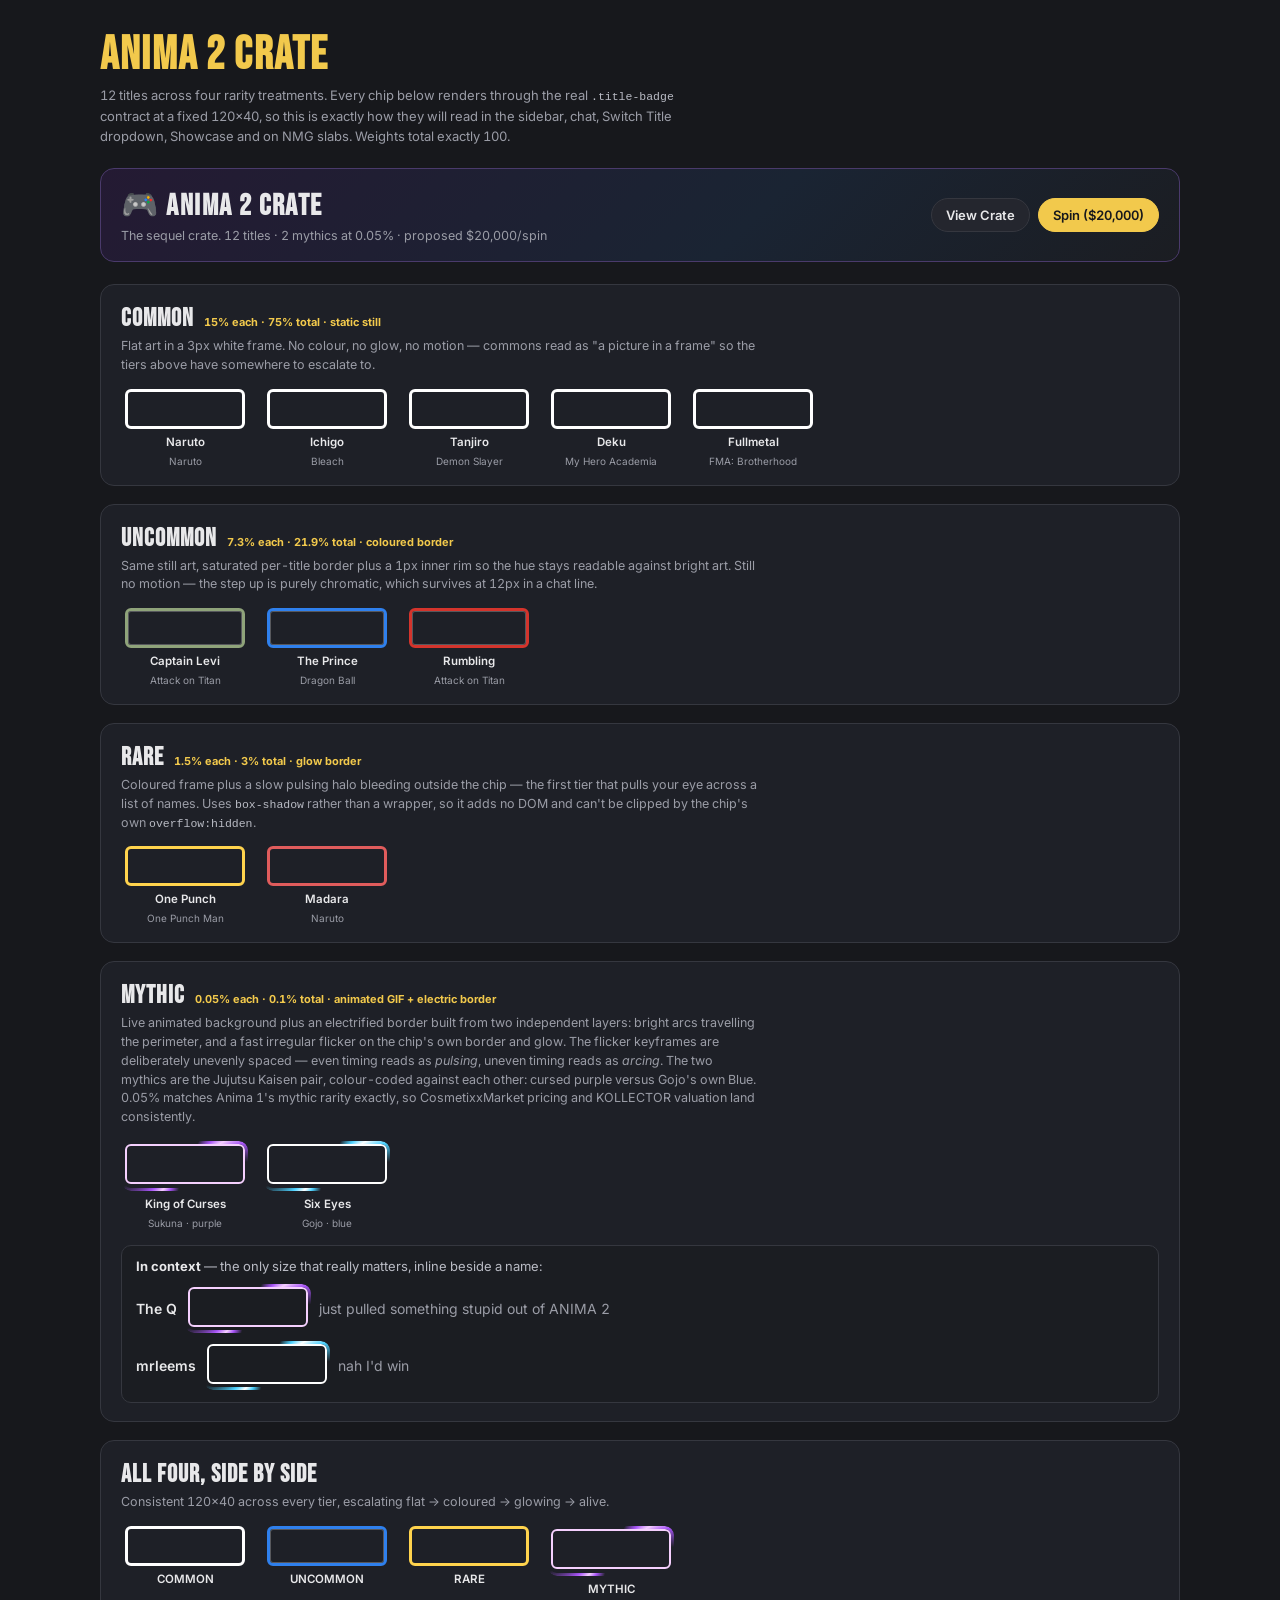
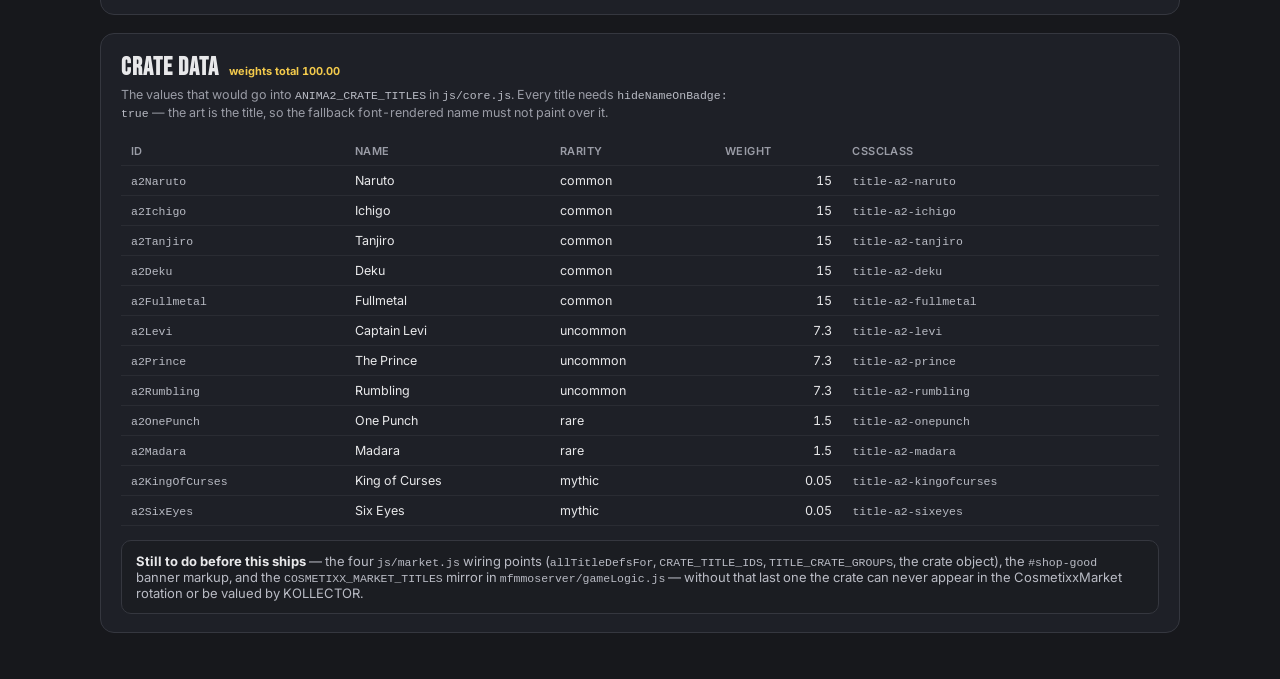
==== anima2/index.html @ fd9d0977 "Add /anima2 crate preview: purple Sukuna, Gojo promoted to mythic Sukuna's electric border is now cu" ====
<!DOCTYPE html>
<html lang="en">
<head>
<meta charset="utf-8">
<meta name="viewport" content="width=device-width, initial-scale=1">
<title>ANIMA 2 CRATE — Preview</title>
<link rel="preconnect" href="https://fonts.googleapis.com">
<link rel="preconnect" href="https://fonts.gstatic.com" crossorigin>
<link href="https://fonts.googleapis.com/css2?family=Bebas+Neue&family=Inter:wght@400;600;700&display=swap" rel="stylesheet">
<style>
  /* ANIMA 2 crate preview. Every chip uses the REAL .title-badge contract from style.css --
     inline-block, 2px 10px padding, 6px radius, 12px/1.6, nowrap, overflow:hidden, and the
     :has(.title-text-hidden) fixed 120x40 -- so what reads well here reads well in the sidebar,
     chat, Switch Title dropdown, Showcase and NMG slabs. */
  :root {
    --surface-0:#17181c; --surface-1:#1b1d22; --surface-2:#1e2027; --surface-3:#24262e;
    --border-default:#35373f; --border-hairline:#2a2c33;
    --text-primary:#e8e8ea; --text-secondary:#b9bbc4; --text-muted:#9a9ca6;
    --accent:#f2c94c;
  }
  * { box-sizing:border-box; }
  body { margin:0; padding:28px; background:var(--surface-0); color:var(--text-primary);
         font-family:Inter,system-ui,sans-serif; font-variant-numeric:tabular-nums; }
  .wrap { max-width:1080px; margin:0 auto; }
  h1 { font-family:'Bebas Neue',sans-serif; font-size:46px; letter-spacing:1.5px; margin:0 0 2px; color:var(--accent); }
  h2 { font-family:'Bebas Neue',sans-serif; font-size:25px; letter-spacing:1px; margin:0; }
  .sub { color:var(--text-muted); font-size:13px; margin:0 0 22px; line-height:1.55; max-width:78ch; }

  .banner { display:flex; align-items:center; justify-content:space-between; gap:16px; flex-wrap:wrap;
    background:linear-gradient(135deg,#241a33,#1a2433 60%,#1b1d22);
    border:1px solid #4a3a6b; border-radius:14px; padding:18px 20px; margin-bottom:22px; }
  .banner h3 { font-family:'Bebas Neue',sans-serif; font-size:30px; letter-spacing:1.5px; margin:0; }
  .banner p { margin:4px 0 0; font-size:12.5px; color:var(--text-muted); }
  .banner-actions { display:flex; gap:8px; align-items:center; }
  .btn { font:inherit; font-size:13px; font-weight:600; padding:8px 14px; border-radius:999px;
         border:1px solid var(--border-default); background:var(--surface-3); color:var(--text-primary); cursor:pointer; }
  .btn-primary { background:var(--accent); color:#17181c; border-color:var(--accent); }

  .tier { background:var(--surface-2); border:1px solid var(--border-default); border-radius:14px;
          padding:18px 20px; margin-bottom:18px; }
  .tier-head { display:flex; align-items:baseline; gap:10px; flex-wrap:wrap; margin-bottom:3px; }
  .pct { font-size:11px; color:var(--accent); font-weight:700; }
  .tier-note { color:var(--text-muted); font-size:12.5px; margin:0 0 14px; line-height:1.5; max-width:80ch; }
  .row { display:flex; gap:14px; flex-wrap:wrap; align-items:flex-start; }
  .chip-wrap { display:flex; flex-direction:column; align-items:center; gap:6px; width:128px; }
  .chip-label { font-size:11.5px; color:var(--text-primary); font-weight:600; text-align:center; }
  .chip-src { font-size:10px; color:var(--text-muted); text-align:center; }

  table { border-collapse:collapse; width:100%; font-size:12.5px; }
  th,td { text-align:left; padding:7px 10px; border-bottom:1px solid var(--border-hairline); }
  th { color:var(--text-muted); font-weight:600; font-size:11px; text-transform:uppercase; letter-spacing:.4px; }
  td.num { text-align:right; font-variant-numeric:tabular-nums; }
  code { font-family:ui-monospace,SFMono-Regular,Menlo,monospace; font-size:11.5px; color:var(--text-secondary); }
  .ctx { margin-top:16px; padding:12px 14px; background:var(--surface-1); border:1px solid var(--border-default);
         border-radius:10px; font-size:13px; color:var(--text-secondary); }
  .ctx b { color:var(--text-primary); }
  .scroll { overflow-x:auto; }

  /* ---------- real badge contract ---------- */
  .title-badge { display:inline-block; padding:2px 10px; border-radius:6px; font-size:12px;
                 line-height:1.6; white-space:nowrap; overflow:hidden; }
  .title-text-hidden { visibility:hidden; }
  .title-badge:has(.title-text-hidden) { width:120px; height:40px; }

  /* ================= TIER TREATMENTS ================= */
  .a2-art { background-size:cover; background-position:center; }
  .a2-common   { border:3px solid #fff; }
  .a2-uncommon { border:3px solid var(--a2c); box-shadow:inset 0 0 0 1px rgba(255,255,255,.25); }

  .a2-rare { border:3px solid var(--a2c); animation:a2-glow 2.2s ease-in-out infinite; }
  @keyframes a2-glow {
    0%,100% { box-shadow:0 0 6px 0 var(--a2c), inset 0 0 0 1px rgba(255,255,255,.3); }
    50%     { box-shadow:0 0 16px 4px var(--a2c), inset 0 0 0 1px rgba(255,255,255,.5); }
  }

  /* MYTHIC: animated GIF + an electrified border, two independent layers so it reads as live
     current rather than a spinning ring.

     The angle is animated via @property, NOT via transform:rotate on the element -- rotating the
     pseudo-element only works on a square box, and on a 120x40 chip it sweeps the rectangle out
     into a large tilted slab. Rotating the GRADIENT keeps the box perfectly still.

     Colour is parameterised through --volt / --volt-hot / --volt-dim, set on the WRAPPER so both
     the arc ring (::before) and the chip's own flicker inherit the same palette. */
  @property --a2volt { syntax:'<angle>'; initial-value:0deg; inherits:false; }

  .a2-mythic-wrap {
    position:relative; display:inline-block; border-radius:9px; padding:3px;
    --volt:#4dd2ff; --volt-hot:#ffffff; --volt-dim:#2f9fd6;
  }
  .a2-mythic-wrap::before {
    content:''; position:absolute; inset:0; border-radius:9px; padding:3px;
    background:conic-gradient(from var(--a2volt),
      transparent 0 8%, var(--volt) 13%, var(--volt-hot) 16%, var(--volt) 19%, transparent 24% 54%,
      var(--volt) 59%, var(--volt-hot) 62%, var(--volt) 65%, transparent 70% 100%);
    -webkit-mask:linear-gradient(#000 0 0) content-box, linear-gradient(#000 0 0);
    -webkit-mask-composite:xor; mask-composite:exclude;
    animation:a2-arc 1.25s linear infinite, a2-arc-flicker .28s steps(1,end) infinite;
  }
  @keyframes a2-arc { to { --a2volt:360deg; } }
  @keyframes a2-arc-flicker { 0%,100%{opacity:1} 40%{opacity:.55} 55%{opacity:1} 78%{opacity:.75} }

  /* Unevenly spaced stops: even timing reads as "pulsing", uneven reads as "arcing". */
  .a2-mythic { border:2px solid var(--volt-hot); animation:a2-volt .9s steps(1,end) infinite; }
  @keyframes a2-volt {
    0%   { border-color:var(--volt);     box-shadow:0 0 4px var(--volt), 0 0 9px color-mix(in srgb, var(--volt) 55%, transparent); }
    9%   { border-color:var(--volt-hot); box-shadow:0 0 9px var(--volt-hot), 0 0 20px color-mix(in srgb, var(--volt) 95%, transparent); }
    14%  { border-color:var(--volt-dim); box-shadow:0 0 3px var(--volt-dim), 0 0 7px color-mix(in srgb, var(--volt-dim) 45%, transparent); }
    31%  { border-color:var(--volt-hot); box-shadow:0 0 8px var(--volt), 0 0 17px color-mix(in srgb, var(--volt) 80%, transparent); }
    38%  { border-color:var(--volt);     box-shadow:0 0 4px var(--volt), 0 0 10px color-mix(in srgb, var(--volt) 50%, transparent); }
    62%  { border-color:var(--volt-hot); box-shadow:0 0 11px var(--volt-hot), 0 0 24px var(--volt); }
    69%  { border-color:var(--volt-dim); box-shadow:0 0 2px var(--volt-dim), 0 0 6px color-mix(in srgb, var(--volt-dim) 35%, transparent); }
    88%  { border-color:var(--volt-hot); box-shadow:0 0 7px var(--volt), 0 0 15px color-mix(in srgb, var(--volt) 70%, transparent); }
  }

  /* Per-mythic palettes. Sukuna = cursed purple, Gojo = his own Blue. */
  .volt-purple { --volt:#a855f7; --volt-hot:#f5d0fe; --volt-dim:#6d28d9; }
  .volt-blue   { --volt:#4dd2ff; --volt-hot:#ffffff; --volt-dim:#2f9fd6; }

  @media (prefers-reduced-motion: reduce) {
    .a2-rare, .a2-mythic, .a2-mythic-wrap::before { animation:none; }
    .a2-mythic { border-color:var(--volt-hot); box-shadow:0 0 8px var(--volt); }
  }

  /* ---------- art ----------
     Non-mythic tiers use Giphy's STILL variant (giphy_s.gif); only the two mythics animate.
     Every background-position was set by opening the source and locating the subject's face --
     a chip is 3:1, so `cover` discards 50-70% of a square or portrait source and a 15% error is
     the difference between a face and a forehead. */
  .a2-naruto  { background-image:url('https://media.giphy.com/media/qMnhxcHyeBJDFlxnZa/giphy_s.gif'); background-position:center 22%; }
  .a2-ichigo  { background-image:url('https://media.giphy.com/media/8uaOiZk0xg2Na/giphy_s.gif');      background-position:center 25%; }
  .a2-tanjiro { background-image:url('https://media.giphy.com/media/HlnAuBeR5PCMy3WxYC/giphy_s.gif'); background-position:center 42%; }
  .a2-deku    { background-image:url('https://media.giphy.com/media/WYbbmUWZ7P25o75gDn/giphy_s.gif'); background-position:center 52%; }
  .a2-edward  { background-image:url('https://media.giphy.com/media/SgMZCcCv8Thm0/giphy_s.gif');      background-position:center 45%; }

  .a2-levi    { background-image:url('https://media.giphy.com/media/9KCPkAcRqU9j2/giphy_s.gif');      background-position:center 38%; }
  .a2-vegeta  { background-image:url('https://media.giphy.com/media/do0xfdH2Ssh56/giphy_s.gif');      background-position:center 20%; }
  .a2-eren    { background-image:url('https://media.giphy.com/media/9SvQFZ5xoGHza/giphy_s.gif');      background-position:center 38%; }

  .a2-saitama { background-image:url('https://media.giphy.com/media/arbHBoiUWUgmc/giphy_s.gif');      background-position:center 33%; }
  .a2-madara  { background-image:url('https://media.giphy.com/media/RDnBOLf1rwsIo/giphy_s.gif');      background-position:center 48%; }

  /* Mythics: full animated GIF. 198KB and 814KB -- both chosen partly on weight, against Gojo
     candidates that ran 1.1MB to 3.6MB. */
  .a2-sukuna  { background-image:url('https://media.giphy.com/media/Gy2JTYgbB7RGqzarXB/giphy.gif');   background-position:center 40%; }
  .a2-gojo    { background-image:url('https://media.giphy.com/media/Da7tyT3iQ1gKK1MKiK/giphy.gif');   background-position:center 32%; }
</style>
</head>
<body>
<div class="wrap">

<h1>ANIMA 2 CRATE</h1>
<p class="sub">
  12 titles across four rarity treatments. Every chip below renders through the real
  <code>.title-badge</code> contract at a fixed 120&times;40, so this is exactly how they will read in
  the sidebar, chat, Switch Title dropdown, Showcase and on NMG slabs. Weights total exactly 100.
</p>

<div class="banner">
  <div>
    <h3>&#127918; ANIMA 2 CRATE</h3>
    <p>The sequel crate. 12 titles &middot; 2 mythics at 0.05% &middot; proposed $20,000/spin</p>
  </div>
  <div class="banner-actions">
    <button class="btn">View Crate</button>
    <button class="btn btn-primary">Spin ($20,000)</button>
  </div>
</div>

<div class="tier">
  <div class="tier-head"><h2>COMMON</h2><span class="pct">15% each &middot; 75% total &middot; static still</span></div>
  <p class="tier-note">Flat art in a 3px white frame. No colour, no glow, no motion — commons read as
    "a picture in a frame" so the tiers above have somewhere to escalate to.</p>
  <div class="row">
    <div class="chip-wrap"><span class="title-badge a2-art a2-common a2-naruto"><span class="title-text title-text-hidden">Naruto</span></span><span class="chip-label">Naruto</span><span class="chip-src">Naruto</span></div>
    <div class="chip-wrap"><span class="title-badge a2-art a2-common a2-ichigo"><span class="title-text title-text-hidden">Ichigo</span></span><span class="chip-label">Ichigo</span><span class="chip-src">Bleach</span></div>
    <div class="chip-wrap"><span class="title-badge a2-art a2-common a2-tanjiro"><span class="title-text title-text-hidden">Tanjiro</span></span><span class="chip-label">Tanjiro</span><span class="chip-src">Demon Slayer</span></div>
    <div class="chip-wrap"><span class="title-badge a2-art a2-common a2-deku"><span class="title-text title-text-hidden">Deku</span></span><span class="chip-label">Deku</span><span class="chip-src">My Hero Academia</span></div>
    <div class="chip-wrap"><span class="title-badge a2-art a2-common a2-edward"><span class="title-text title-text-hidden">Fullmetal</span></span><span class="chip-label">Fullmetal</span><span class="chip-src">FMA: Brotherhood</span></div>
  </div>
</div>

<div class="tier">
  <div class="tier-head"><h2>UNCOMMON</h2><span class="pct">7.3% each &middot; 21.9% total &middot; coloured border</span></div>
  <p class="tier-note">Same still art, saturated per-title border plus a 1px inner rim so the hue stays
    readable against bright art. Still no motion — the step up is purely chromatic, which survives at
    12px in a chat line.</p>
  <div class="row">
    <div class="chip-wrap"><span class="title-badge a2-art a2-uncommon a2-levi" style="--a2c:#8fa37a"><span class="title-text title-text-hidden">Captain Levi</span></span><span class="chip-label">Captain Levi</span><span class="chip-src">Attack on Titan</span></div>
    <div class="chip-wrap"><span class="title-badge a2-art a2-uncommon a2-vegeta" style="--a2c:#2f80ed"><span class="title-text title-text-hidden">The Prince</span></span><span class="chip-label">The Prince</span><span class="chip-src">Dragon Ball</span></div>
    <div class="chip-wrap"><span class="title-badge a2-art a2-uncommon a2-eren" style="--a2c:#d4342c"><span class="title-text title-text-hidden">Rumbling</span></span><span class="chip-label">Rumbling</span><span class="chip-src">Attack on Titan</span></div>
  </div>
</div>

<div class="tier">
  <div class="tier-head"><h2>RARE</h2><span class="pct">1.5% each &middot; 3% total &middot; glow border</span></div>
  <p class="tier-note">Coloured frame plus a slow pulsing halo bleeding outside the chip — the first tier
    that pulls your eye across a list of names. Uses <code>box-shadow</code> rather than a wrapper, so it
    adds no DOM and can't be clipped by the chip's own <code>overflow:hidden</code>.</p>
  <div class="row">
    <div class="chip-wrap"><span class="title-badge a2-art a2-rare a2-saitama" style="--a2c:#ffd34d"><span class="title-text title-text-hidden">One Punch</span></span><span class="chip-label">One Punch</span><span class="chip-src">One Punch Man</span></div>
    <div class="chip-wrap"><span class="title-badge a2-art a2-rare a2-madara" style="--a2c:#e05c5c"><span class="title-text title-text-hidden">Madara</span></span><span class="chip-label">Madara</span><span class="chip-src">Naruto</span></div>
  </div>
</div>

<div class="tier">
  <div class="tier-head"><h2>MYTHIC</h2><span class="pct">0.05% each &middot; 0.1% total &middot; animated GIF + electric border</span></div>
  <p class="tier-note">Live animated background plus an electrified border built from two independent
    layers: bright arcs travelling the perimeter, and a fast irregular flicker on the chip's own border
    and glow. The flicker keyframes are deliberately unevenly spaced — even timing reads as
    <i>pulsing</i>, uneven timing reads as <i>arcing</i>. The two mythics are the Jujutsu Kaisen pair,
    colour-coded against each other: cursed purple versus Gojo's own Blue. 0.05% matches Anima 1's
    mythic rarity exactly, so CosmetixxMarket pricing and KOLLECTOR valuation land consistently.</p>
  <div class="row">
    <div class="chip-wrap"><span class="a2-mythic-wrap volt-purple"><span class="title-badge a2-art a2-mythic a2-sukuna"><span class="title-text title-text-hidden">King of Curses</span></span></span><span class="chip-label">King of Curses</span><span class="chip-src">Sukuna &middot; purple</span></div>
    <div class="chip-wrap"><span class="a2-mythic-wrap volt-blue"><span class="title-badge a2-art a2-mythic a2-gojo"><span class="title-text title-text-hidden">Six Eyes</span></span></span><span class="chip-label">Six Eyes</span><span class="chip-src">Gojo &middot; blue</span></div>
  </div>
  <div class="ctx">
    <b>In context</b> — the only size that really matters, inline beside a name:
    <div style="margin-top:10px; display:flex; align-items:center; gap:8px; font-size:14px; flex-wrap:wrap;">
      <span style="color:var(--text-primary); font-weight:600;">The Q</span>
      <span class="a2-mythic-wrap volt-purple"><span class="title-badge a2-art a2-mythic a2-sukuna"><span class="title-text title-text-hidden">King of Curses</span></span></span>
      <span style="color:var(--text-muted);">just pulled something stupid out of ANIMA 2</span>
    </div>
    <div style="margin-top:8px; display:flex; align-items:center; gap:8px; font-size:14px; flex-wrap:wrap;">
      <span style="color:var(--text-primary); font-weight:600;">mrleems</span>
      <span class="a2-mythic-wrap volt-blue"><span class="title-badge a2-art a2-mythic a2-gojo"><span class="title-text title-text-hidden">Six Eyes</span></span></span>
      <span style="color:var(--text-muted);">nah I'd win</span>
    </div>
  </div>
</div>

<div class="tier">
  <div class="tier-head"><h2>ALL FOUR, SIDE BY SIDE</h2></div>
  <p class="tier-note">Consistent 120&times;40 across every tier, escalating flat &rarr; coloured &rarr;
    glowing &rarr; alive.</p>
  <div class="row">
    <div class="chip-wrap"><span class="title-badge a2-art a2-common a2-tanjiro"><span class="title-text title-text-hidden">Common</span></span><span class="chip-label">COMMON</span></div>
    <div class="chip-wrap"><span class="title-badge a2-art a2-uncommon a2-vegeta" style="--a2c:#2f80ed"><span class="title-text title-text-hidden">Uncommon</span></span><span class="chip-label">UNCOMMON</span></div>
    <div class="chip-wrap"><span class="title-badge a2-art a2-rare a2-saitama" style="--a2c:#ffd34d"><span class="title-text title-text-hidden">Rare</span></span><span class="chip-label">RARE</span></div>
    <div class="chip-wrap"><span class="a2-mythic-wrap volt-purple"><span class="title-badge a2-art a2-mythic a2-sukuna"><span class="title-text title-text-hidden">Mythic</span></span></span><span class="chip-label">MYTHIC</span></div>
  </div>
</div>

<div class="tier">
  <div class="tier-head"><h2>CRATE DATA</h2><span class="pct">weights total 100.00</span></div>
  <p class="tier-note">The values that would go into <code>ANIMA2_CRATE_TITLES</code> in
    <code>js/core.js</code>. Every title needs <code>hideNameOnBadge: true</code> — the art is the title,
    so the fallback font-rendered name must not paint over it.</p>
  <div class="scroll">
  <table>
    <thead><tr><th>id</th><th>name</th><th>rarity</th><th class="num">weight</th><th>cssClass</th></tr></thead>
    <tbody>
      <tr><td><code>a2Naruto</code></td><td>Naruto</td><td>common</td><td class="num">15</td><td><code>title-a2-naruto</code></td></tr>
      <tr><td><code>a2Ichigo</code></td><td>Ichigo</td><td>common</td><td class="num">15</td><td><code>title-a2-ichigo</code></td></tr>
      <tr><td><code>a2Tanjiro</code></td><td>Tanjiro</td><td>common</td><td class="num">15</td><td><code>title-a2-tanjiro</code></td></tr>
      <tr><td><code>a2Deku</code></td><td>Deku</td><td>common</td><td class="num">15</td><td><code>title-a2-deku</code></td></tr>
      <tr><td><code>a2Fullmetal</code></td><td>Fullmetal</td><td>common</td><td class="num">15</td><td><code>title-a2-fullmetal</code></td></tr>
      <tr><td><code>a2Levi</code></td><td>Captain Levi</td><td>uncommon</td><td class="num">7.3</td><td><code>title-a2-levi</code></td></tr>
      <tr><td><code>a2Prince</code></td><td>The Prince</td><td>uncommon</td><td class="num">7.3</td><td><code>title-a2-prince</code></td></tr>
      <tr><td><code>a2Rumbling</code></td><td>Rumbling</td><td>uncommon</td><td class="num">7.3</td><td><code>title-a2-rumbling</code></td></tr>
      <tr><td><code>a2OnePunch</code></td><td>One Punch</td><td>rare</td><td class="num">1.5</td><td><code>title-a2-onepunch</code></td></tr>
      <tr><td><code>a2Madara</code></td><td>Madara</td><td>rare</td><td class="num">1.5</td><td><code>title-a2-madara</code></td></tr>
      <tr><td><code>a2KingOfCurses</code></td><td>King of Curses</td><td>mythic</td><td class="num">0.05</td><td><code>title-a2-kingofcurses</code></td></tr>
      <tr><td><code>a2SixEyes</code></td><td>Six Eyes</td><td>mythic</td><td class="num">0.05</td><td><code>title-a2-sixeyes</code></td></tr>
    </tbody>
  </table>
  </div>
  <div class="ctx" style="margin-top:14px;">
    <b>Still to do before this ships</b> — the four <code>js/market.js</code> wiring points
    (<code>allTitleDefsFor</code>, <code>CRATE_TITLE_IDS</code>, <code>TITLE_CRATE_GROUPS</code>, the crate
    object), the <code>#shop-good</code> banner markup, and the
    <code>COSMETIXX_MARKET_TITLES</code> mirror in <code>mfmmoserver/gameLogic.js</code> — without that
    last one the crate can never appear in the CosmetixxMarket rotation or be valued by KOLLECTOR.
  </div>
</div>

</div>
</body>
</html>
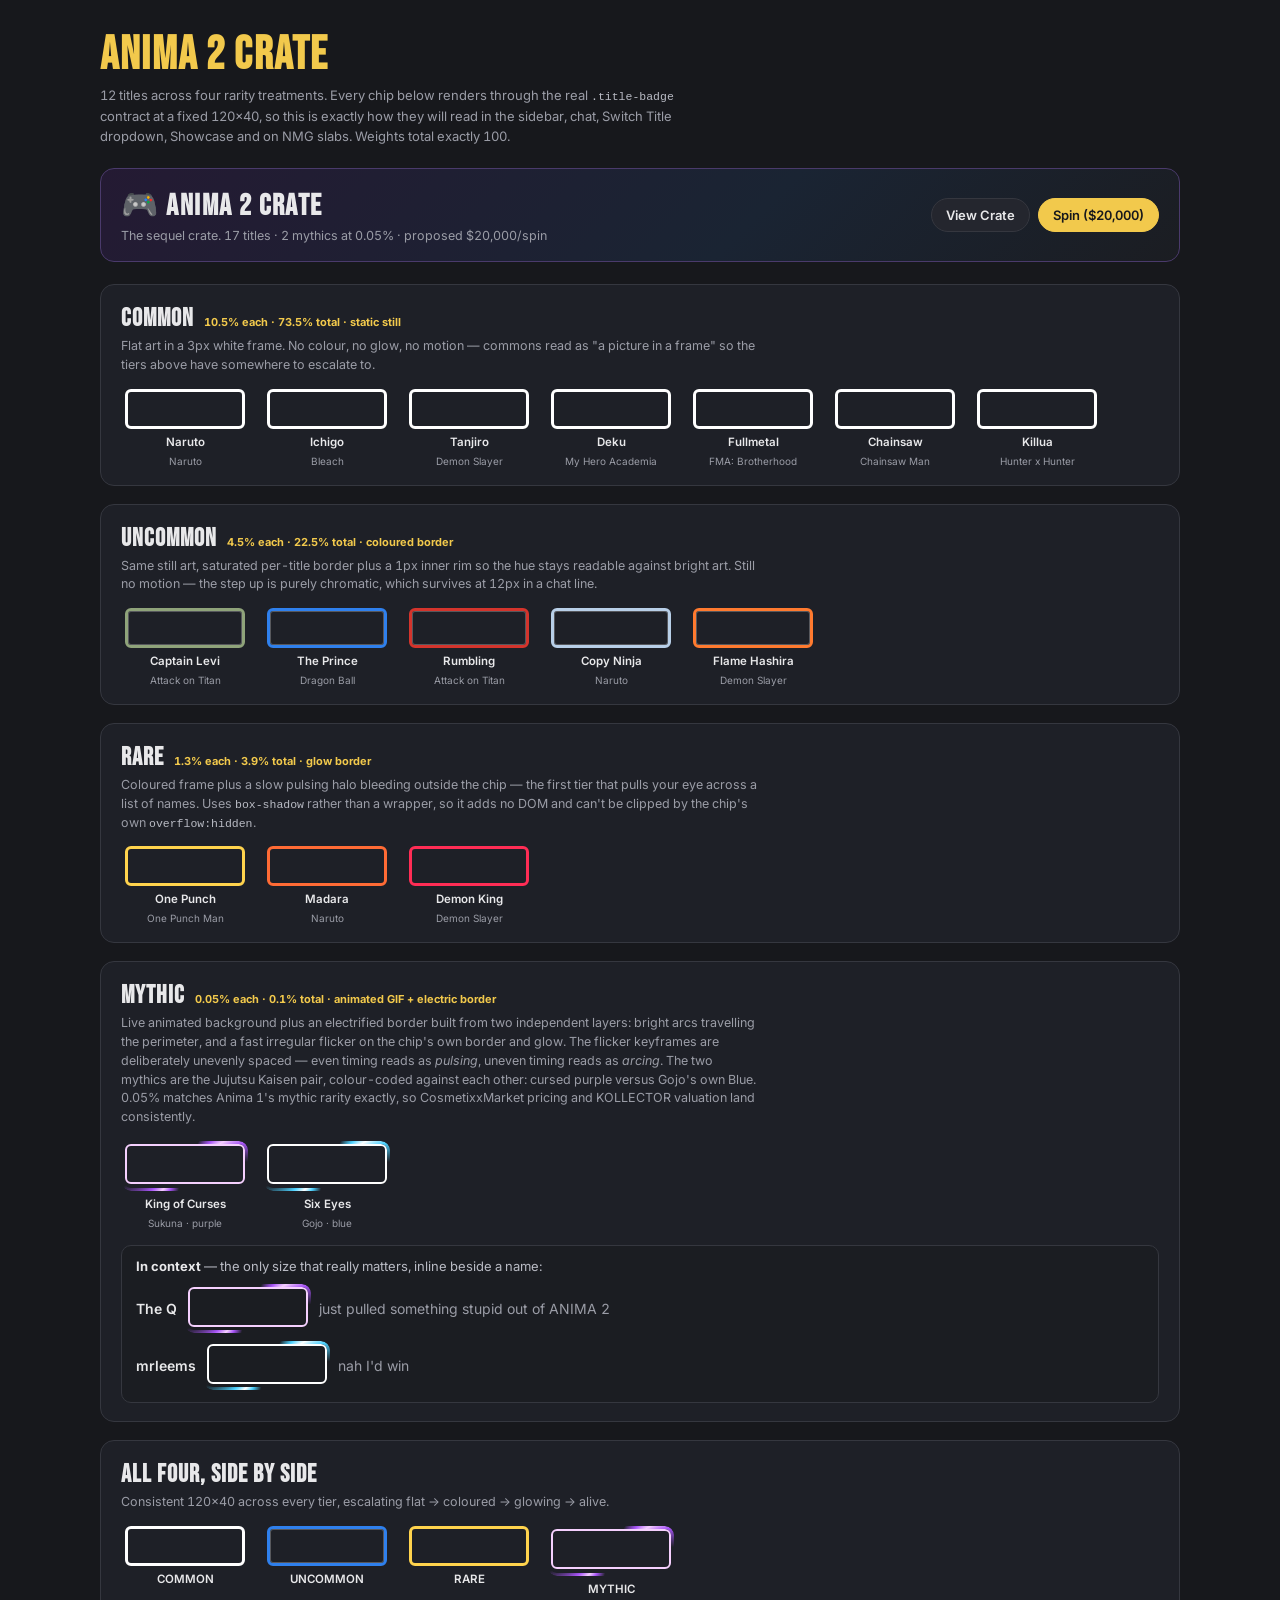
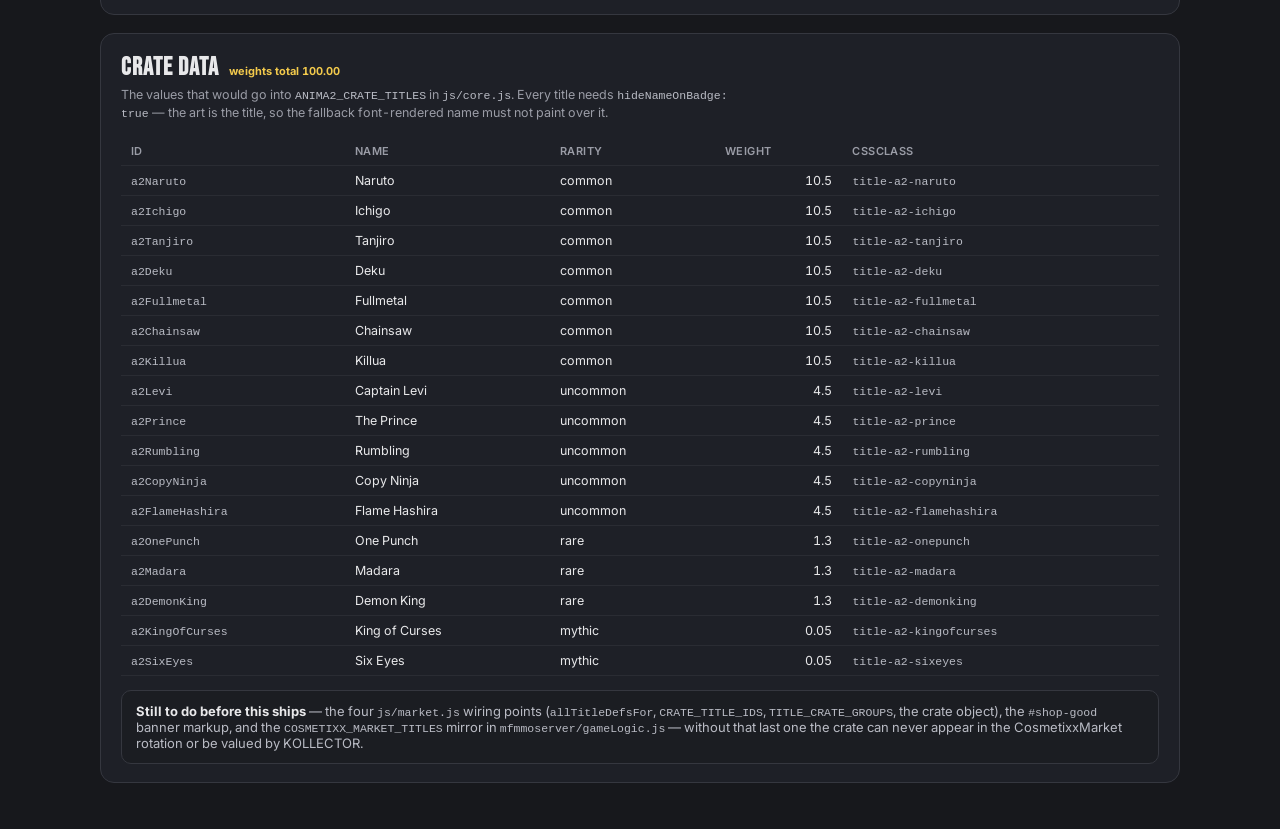
==== commit d3f628ac: "Expand ANIMA 2 to 17 titles: +2 common, +2 uncommon, +1 rare   Chainsaw (Denji)        common   Kill" ====
--- a/anima2/index.html
+++ b/anima2/index.html
@@ -132,13 +132,18 @@
   .a2-tanjiro { background-image:url('https://media.giphy.com/media/HlnAuBeR5PCMy3WxYC/giphy_s.gif'); background-position:center 42%; }
   .a2-deku    { background-image:url('https://media.giphy.com/media/WYbbmUWZ7P25o75gDn/giphy_s.gif'); background-position:center 52%; }
   .a2-edward  { background-image:url('https://media.giphy.com/media/SgMZCcCv8Thm0/giphy_s.gif');      background-position:center 45%; }
+  .a2-denji   { background-image:url('https://media.giphy.com/media/jK3MV0tbM6CF8CACq6/giphy_s.gif'); background-position:center 48%; }
+  .a2-killua  { background-image:url('https://media.giphy.com/media/ijsYTyxaMzZh6/giphy_s.gif');      background-position:center 32%; }
 
   .a2-levi    { background-image:url('https://media.giphy.com/media/9KCPkAcRqU9j2/giphy_s.gif');      background-position:center 38%; }
   .a2-vegeta  { background-image:url('https://media.giphy.com/media/do0xfdH2Ssh56/giphy_s.gif');      background-position:center 20%; }
   .a2-eren    { background-image:url('https://media.giphy.com/media/9SvQFZ5xoGHza/giphy_s.gif');      background-position:center 38%; }
+  .a2-kakashi { background-image:url('https://media.giphy.com/media/vXyIMuWbGTMtO/giphy_s.gif');      background-position:center 45%; }
+  .a2-rengoku { background-image:url('https://media.giphy.com/media/D6gVnzfoZSOOEehnhM/giphy_s.gif'); background-position:center 14%; } /* 14% keeps the head and clears the watermark */
 
   .a2-saitama { background-image:url('https://media.giphy.com/media/arbHBoiUWUgmc/giphy_s.gif');      background-position:center 33%; }
   .a2-madara  { background-image:url('https://media.giphy.com/media/RDnBOLf1rwsIo/giphy_s.gif');      background-position:center 48%; }
+  .a2-muzan   { background-image:url('https://media.giphy.com/media/HQ6fxLDUW4ZgaumSyz/giphy_s.gif'); background-position:center 28%; } /* 28% clears the two-line copyright strip */
 
   /* Mythics: full animated GIF. 198KB and 814KB -- both chosen partly on weight, against Gojo
      candidates that ran 1.1MB to 3.6MB. */
@@ -159,7 +164,7 @@
 <div class="banner">
   <div>
     <h3>&#127918; ANIMA 2 CRATE</h3>
-    <p>The sequel crate. 12 titles &middot; 2 mythics at 0.05% &middot; proposed $20,000/spin</p>
+    <p>The sequel crate. 17 titles &middot; 2 mythics at 0.05% &middot; proposed $20,000/spin</p>
   </div>
   <div class="banner-actions">
     <button class="btn">View Crate</button>
@@ -168,7 +173,7 @@
 </div>
 
 <div class="tier">
-  <div class="tier-head"><h2>COMMON</h2><span class="pct">15% each &middot; 75% total &middot; static still</span></div>
+  <div class="tier-head"><h2>COMMON</h2><span class="pct">10.5% each &middot; 73.5% total &middot; static still</span></div>
   <p class="tier-note">Flat art in a 3px white frame. No colour, no glow, no motion — commons read as
     "a picture in a frame" so the tiers above have somewhere to escalate to.</p>
   <div class="row">
@@ -177,11 +182,13 @@
     <div class="chip-wrap"><span class="title-badge a2-art a2-common a2-tanjiro"><span class="title-text title-text-hidden">Tanjiro</span></span><span class="chip-label">Tanjiro</span><span class="chip-src">Demon Slayer</span></div>
     <div class="chip-wrap"><span class="title-badge a2-art a2-common a2-deku"><span class="title-text title-text-hidden">Deku</span></span><span class="chip-label">Deku</span><span class="chip-src">My Hero Academia</span></div>
     <div class="chip-wrap"><span class="title-badge a2-art a2-common a2-edward"><span class="title-text title-text-hidden">Fullmetal</span></span><span class="chip-label">Fullmetal</span><span class="chip-src">FMA: Brotherhood</span></div>
-  </div>
-</div>
-
-<div class="tier">
-  <div class="tier-head"><h2>UNCOMMON</h2><span class="pct">7.3% each &middot; 21.9% total &middot; coloured border</span></div>
+    <div class="chip-wrap"><span class="title-badge a2-art a2-common a2-denji"><span class="title-text title-text-hidden">Chainsaw</span></span><span class="chip-label">Chainsaw</span><span class="chip-src">Chainsaw Man</span></div>
+    <div class="chip-wrap"><span class="title-badge a2-art a2-common a2-killua"><span class="title-text title-text-hidden">Killua</span></span><span class="chip-label">Killua</span><span class="chip-src">Hunter x Hunter</span></div>
+  </div>
+</div>
+
+<div class="tier">
+  <div class="tier-head"><h2>UNCOMMON</h2><span class="pct">4.5% each &middot; 22.5% total &middot; coloured border</span></div>
   <p class="tier-note">Same still art, saturated per-title border plus a 1px inner rim so the hue stays
     readable against bright art. Still no motion — the step up is purely chromatic, which survives at
     12px in a chat line.</p>
@@ -189,17 +196,20 @@
     <div class="chip-wrap"><span class="title-badge a2-art a2-uncommon a2-levi" style="--a2c:#8fa37a"><span class="title-text title-text-hidden">Captain Levi</span></span><span class="chip-label">Captain Levi</span><span class="chip-src">Attack on Titan</span></div>
     <div class="chip-wrap"><span class="title-badge a2-art a2-uncommon a2-vegeta" style="--a2c:#2f80ed"><span class="title-text title-text-hidden">The Prince</span></span><span class="chip-label">The Prince</span><span class="chip-src">Dragon Ball</span></div>
     <div class="chip-wrap"><span class="title-badge a2-art a2-uncommon a2-eren" style="--a2c:#d4342c"><span class="title-text title-text-hidden">Rumbling</span></span><span class="chip-label">Rumbling</span><span class="chip-src">Attack on Titan</span></div>
-  </div>
-</div>
-
-<div class="tier">
-  <div class="tier-head"><h2>RARE</h2><span class="pct">1.5% each &middot; 3% total &middot; glow border</span></div>
+    <div class="chip-wrap"><span class="title-badge a2-art a2-uncommon a2-kakashi" style="--a2c:#b8cfe8"><span class="title-text title-text-hidden">Copy Ninja</span></span><span class="chip-label">Copy Ninja</span><span class="chip-src">Naruto</span></div>
+    <div class="chip-wrap"><span class="title-badge a2-art a2-uncommon a2-rengoku" style="--a2c:#ff7a2f"><span class="title-text title-text-hidden">Flame Hashira</span></span><span class="chip-label">Flame Hashira</span><span class="chip-src">Demon Slayer</span></div>
+  </div>
+</div>
+
+<div class="tier">
+  <div class="tier-head"><h2>RARE</h2><span class="pct">1.3% each &middot; 3.9% total &middot; glow border</span></div>
   <p class="tier-note">Coloured frame plus a slow pulsing halo bleeding outside the chip — the first tier
     that pulls your eye across a list of names. Uses <code>box-shadow</code> rather than a wrapper, so it
     adds no DOM and can't be clipped by the chip's own <code>overflow:hidden</code>.</p>
   <div class="row">
     <div class="chip-wrap"><span class="title-badge a2-art a2-rare a2-saitama" style="--a2c:#ffd34d"><span class="title-text title-text-hidden">One Punch</span></span><span class="chip-label">One Punch</span><span class="chip-src">One Punch Man</span></div>
-    <div class="chip-wrap"><span class="title-badge a2-art a2-rare a2-madara" style="--a2c:#e05c5c"><span class="title-text title-text-hidden">Madara</span></span><span class="chip-label">Madara</span><span class="chip-src">Naruto</span></div>
+    <div class="chip-wrap"><span class="title-badge a2-art a2-rare a2-madara" style="--a2c:#ff6b35"><span class="title-text title-text-hidden">Madara</span></span><span class="chip-label">Madara</span><span class="chip-src">Naruto</span></div>
+    <div class="chip-wrap"><span class="title-badge a2-art a2-rare a2-muzan" style="--a2c:#ff2d55"><span class="title-text title-text-hidden">Demon King</span></span><span class="chip-label">Demon King</span><span class="chip-src">Demon Slayer</span></div>
   </div>
 </div>
 
@@ -251,16 +261,21 @@
   <table>
     <thead><tr><th>id</th><th>name</th><th>rarity</th><th class="num">weight</th><th>cssClass</th></tr></thead>
     <tbody>
-      <tr><td><code>a2Naruto</code></td><td>Naruto</td><td>common</td><td class="num">15</td><td><code>title-a2-naruto</code></td></tr>
-      <tr><td><code>a2Ichigo</code></td><td>Ichigo</td><td>common</td><td class="num">15</td><td><code>title-a2-ichigo</code></td></tr>
-      <tr><td><code>a2Tanjiro</code></td><td>Tanjiro</td><td>common</td><td class="num">15</td><td><code>title-a2-tanjiro</code></td></tr>
-      <tr><td><code>a2Deku</code></td><td>Deku</td><td>common</td><td class="num">15</td><td><code>title-a2-deku</code></td></tr>
-      <tr><td><code>a2Fullmetal</code></td><td>Fullmetal</td><td>common</td><td class="num">15</td><td><code>title-a2-fullmetal</code></td></tr>
-      <tr><td><code>a2Levi</code></td><td>Captain Levi</td><td>uncommon</td><td class="num">7.3</td><td><code>title-a2-levi</code></td></tr>
-      <tr><td><code>a2Prince</code></td><td>The Prince</td><td>uncommon</td><td class="num">7.3</td><td><code>title-a2-prince</code></td></tr>
-      <tr><td><code>a2Rumbling</code></td><td>Rumbling</td><td>uncommon</td><td class="num">7.3</td><td><code>title-a2-rumbling</code></td></tr>
-      <tr><td><code>a2OnePunch</code></td><td>One Punch</td><td>rare</td><td class="num">1.5</td><td><code>title-a2-onepunch</code></td></tr>
-      <tr><td><code>a2Madara</code></td><td>Madara</td><td>rare</td><td class="num">1.5</td><td><code>title-a2-madara</code></td></tr>
+      <tr><td><code>a2Naruto</code></td><td>Naruto</td><td>common</td><td class="num">10.5</td><td><code>title-a2-naruto</code></td></tr>
+      <tr><td><code>a2Ichigo</code></td><td>Ichigo</td><td>common</td><td class="num">10.5</td><td><code>title-a2-ichigo</code></td></tr>
+      <tr><td><code>a2Tanjiro</code></td><td>Tanjiro</td><td>common</td><td class="num">10.5</td><td><code>title-a2-tanjiro</code></td></tr>
+      <tr><td><code>a2Deku</code></td><td>Deku</td><td>common</td><td class="num">10.5</td><td><code>title-a2-deku</code></td></tr>
+      <tr><td><code>a2Fullmetal</code></td><td>Fullmetal</td><td>common</td><td class="num">10.5</td><td><code>title-a2-fullmetal</code></td></tr>
+      <tr><td><code>a2Chainsaw</code></td><td>Chainsaw</td><td>common</td><td class="num">10.5</td><td><code>title-a2-chainsaw</code></td></tr>
+      <tr><td><code>a2Killua</code></td><td>Killua</td><td>common</td><td class="num">10.5</td><td><code>title-a2-killua</code></td></tr>
+      <tr><td><code>a2Levi</code></td><td>Captain Levi</td><td>uncommon</td><td class="num">4.5</td><td><code>title-a2-levi</code></td></tr>
+      <tr><td><code>a2Prince</code></td><td>The Prince</td><td>uncommon</td><td class="num">4.5</td><td><code>title-a2-prince</code></td></tr>
+      <tr><td><code>a2Rumbling</code></td><td>Rumbling</td><td>uncommon</td><td class="num">4.5</td><td><code>title-a2-rumbling</code></td></tr>
+      <tr><td><code>a2CopyNinja</code></td><td>Copy Ninja</td><td>uncommon</td><td class="num">4.5</td><td><code>title-a2-copyninja</code></td></tr>
+      <tr><td><code>a2FlameHashira</code></td><td>Flame Hashira</td><td>uncommon</td><td class="num">4.5</td><td><code>title-a2-flamehashira</code></td></tr>
+      <tr><td><code>a2OnePunch</code></td><td>One Punch</td><td>rare</td><td class="num">1.3</td><td><code>title-a2-onepunch</code></td></tr>
+      <tr><td><code>a2Madara</code></td><td>Madara</td><td>rare</td><td class="num">1.3</td><td><code>title-a2-madara</code></td></tr>
+      <tr><td><code>a2DemonKing</code></td><td>Demon King</td><td>rare</td><td class="num">1.3</td><td><code>title-a2-demonking</code></td></tr>
       <tr><td><code>a2KingOfCurses</code></td><td>King of Curses</td><td>mythic</td><td class="num">0.05</td><td><code>title-a2-kingofcurses</code></td></tr>
       <tr><td><code>a2SixEyes</code></td><td>Six Eyes</td><td>mythic</td><td class="num">0.05</td><td><code>title-a2-sixeyes</code></td></tr>
     </tbody>
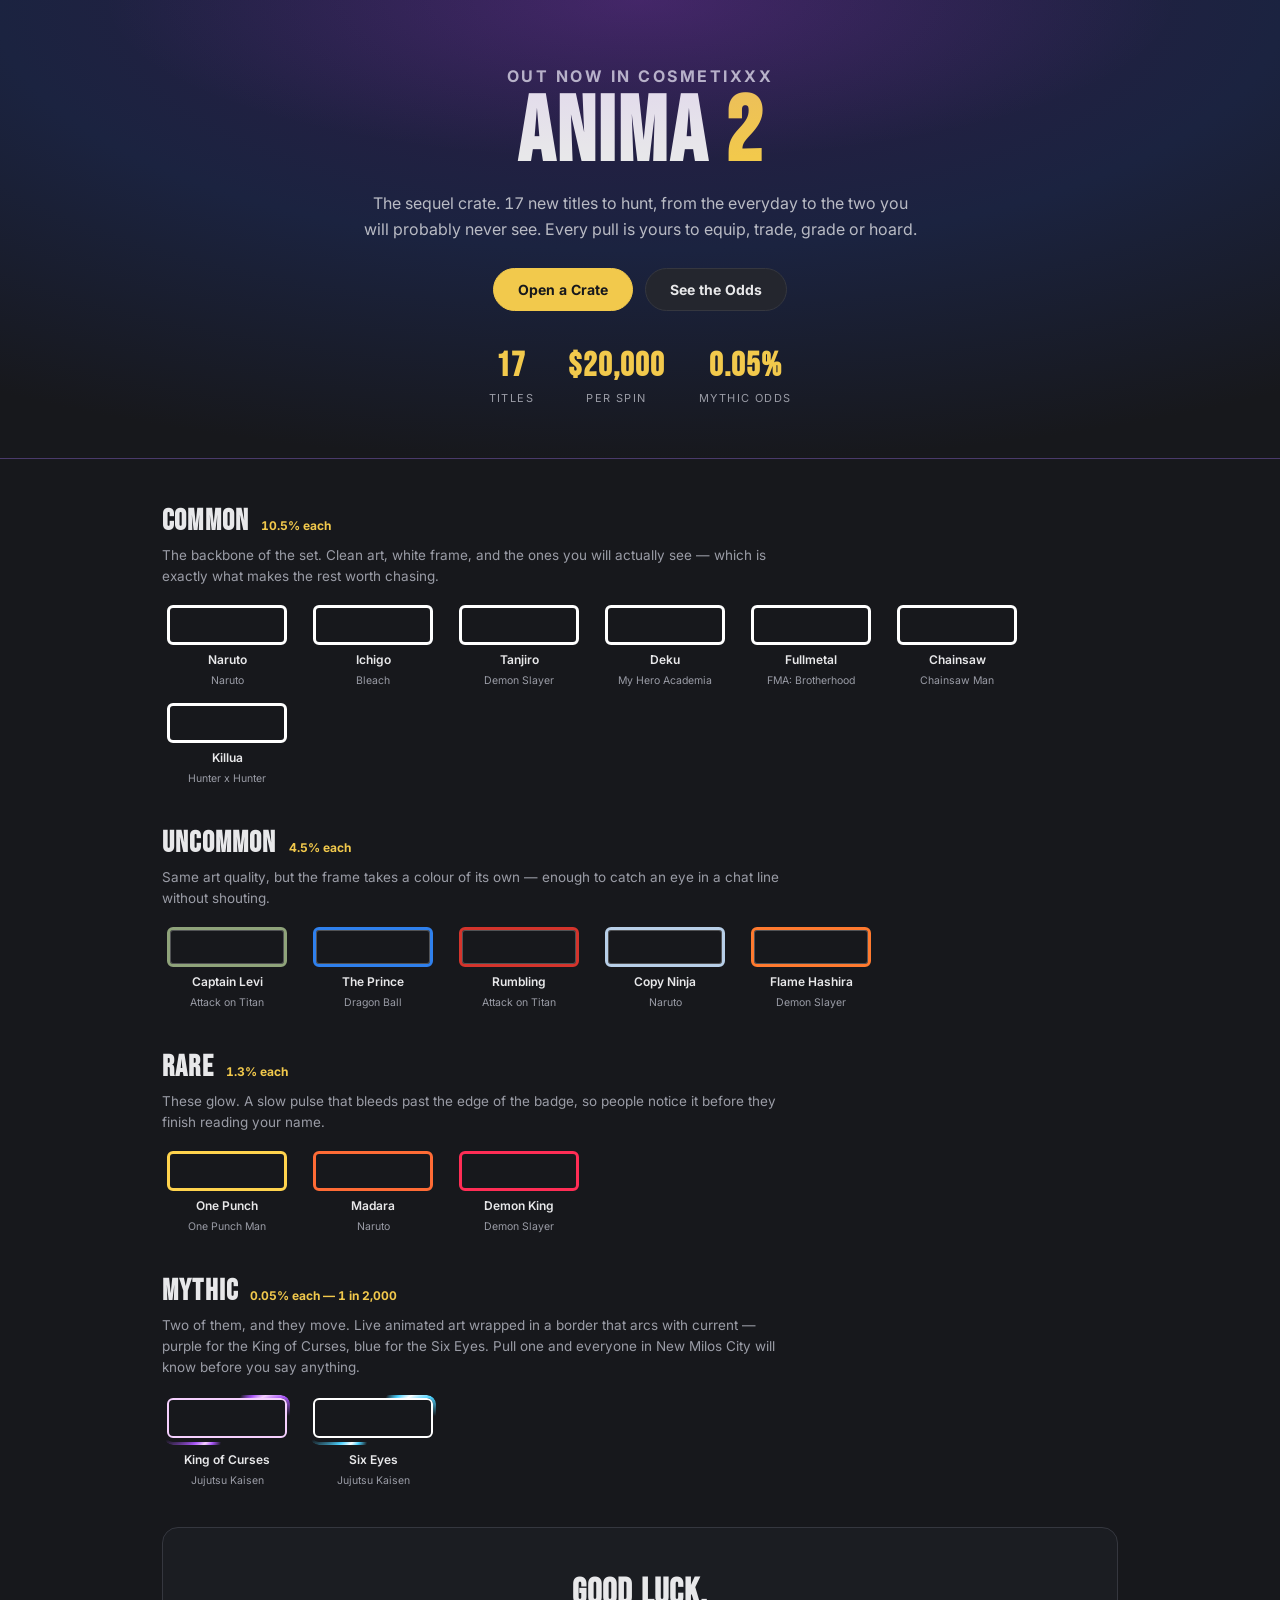
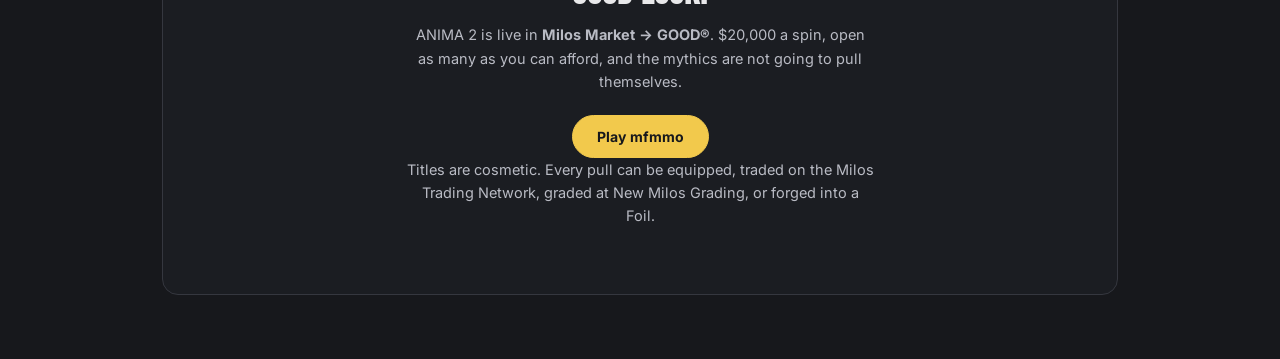
==== commit 97b558d3: "Rebuild /anima2 as a player-facing launch page Replaces the internal preview with marketing copy: he" ====
--- a/anima2/index.html
+++ b/anima2/index.html
@@ -3,15 +3,12 @@
 <head>
 <meta charset="utf-8">
 <meta name="viewport" content="width=device-width, initial-scale=1">
-<title>ANIMA 2 CRATE — Preview</title>
+<title>ANIMA 2 CRATE — Out Now in Cosmetixxx</title>
+<meta name="description" content="17 new titles. Two mythics at 0.05%. Out now in Cosmetixxx for $20,000 a spin.">
 <link rel="preconnect" href="https://fonts.googleapis.com">
 <link rel="preconnect" href="https://fonts.gstatic.com" crossorigin>
 <link href="https://fonts.googleapis.com/css2?family=Bebas+Neue&family=Inter:wght@400;600;700&display=swap" rel="stylesheet">
 <style>
-  /* ANIMA 2 crate preview. Every chip uses the REAL .title-badge contract from style.css --
-     inline-block, 2px 10px padding, 6px radius, 12px/1.6, nowrap, overflow:hidden, and the
-     :has(.title-text-hidden) fixed 120x40 -- so what reads well here reads well in the sidebar,
-     chat, Switch Title dropdown, Showcase and NMG slabs. */
   :root {
     --surface-0:#17181c; --surface-1:#1b1d22; --surface-2:#1e2027; --surface-3:#24262e;
     --border-default:#35373f; --border-hairline:#2a2c33;
@@ -19,75 +16,66 @@
     --accent:#f2c94c;
   }
   * { box-sizing:border-box; }
-  body { margin:0; padding:28px; background:var(--surface-0); color:var(--text-primary);
+  body { margin:0; padding:0; background:var(--surface-0); color:var(--text-primary);
          font-family:Inter,system-ui,sans-serif; font-variant-numeric:tabular-nums; }
-  .wrap { max-width:1080px; margin:0 auto; }
-  h1 { font-family:'Bebas Neue',sans-serif; font-size:46px; letter-spacing:1.5px; margin:0 0 2px; color:var(--accent); }
-  h2 { font-family:'Bebas Neue',sans-serif; font-size:25px; letter-spacing:1px; margin:0; }
-  .sub { color:var(--text-muted); font-size:13px; margin:0 0 22px; line-height:1.55; max-width:78ch; }
-
-  .banner { display:flex; align-items:center; justify-content:space-between; gap:16px; flex-wrap:wrap;
-    background:linear-gradient(135deg,#241a33,#1a2433 60%,#1b1d22);
-    border:1px solid #4a3a6b; border-radius:14px; padding:18px 20px; margin-bottom:22px; }
-  .banner h3 { font-family:'Bebas Neue',sans-serif; font-size:30px; letter-spacing:1.5px; margin:0; }
-  .banner p { margin:4px 0 0; font-size:12.5px; color:var(--text-muted); }
-  .banner-actions { display:flex; gap:8px; align-items:center; }
-  .btn { font:inherit; font-size:13px; font-weight:600; padding:8px 14px; border-radius:999px;
-         border:1px solid var(--border-default); background:var(--surface-3); color:var(--text-primary); cursor:pointer; }
+  .wrap { max-width:1000px; margin:0 auto; padding:0 22px 64px; }
+
+  /* ---------- hero ---------- */
+  .hero { position:relative; overflow:hidden; text-align:center; padding:64px 22px 52px; margin-bottom:44px;
+          background:radial-gradient(120% 130% at 50% 0%, #2b1b45 0%, #1b2340 42%, #17181c 78%);
+          border-bottom:1px solid #4a3a6b; }
+  .hero::after { content:''; position:absolute; inset:0; pointer-events:none;
+                 background:radial-gradient(60% 50% at 50% 0%, rgba(168,85,247,.20), transparent 70%); }
+  .eyebrow { position:relative; font-size:12px; letter-spacing:2.5px; text-transform:uppercase;
+             color:var(--accent); font-weight:700; margin:0 0 10px; }
+  .hero h1 { position:relative; font-family:'Bebas Neue',sans-serif; font-size:clamp(52px,10vw,92px);
+             letter-spacing:2px; line-height:.95; margin:0 0 14px; }
+  .hero h1 span { color:var(--accent); }
+  .hero p { position:relative; margin:0 auto; max-width:56ch; font-size:16px; line-height:1.6; color:var(--text-secondary); }
+  .hero-cta { position:relative; margin-top:26px; display:flex; gap:12px; justify-content:center; flex-wrap:wrap; }
+  .btn { font:inherit; font-size:14px; font-weight:700; padding:12px 24px; border-radius:999px;
+         border:1px solid var(--border-default); background:var(--surface-3); color:var(--text-primary);
+         cursor:pointer; text-decoration:none; display:inline-block; }
   .btn-primary { background:var(--accent); color:#17181c; border-color:var(--accent); }
-
-  .tier { background:var(--surface-2); border:1px solid var(--border-default); border-radius:14px;
-          padding:18px 20px; margin-bottom:18px; }
-  .tier-head { display:flex; align-items:baseline; gap:10px; flex-wrap:wrap; margin-bottom:3px; }
-  .pct { font-size:11px; color:var(--accent); font-weight:700; }
-  .tier-note { color:var(--text-muted); font-size:12.5px; margin:0 0 14px; line-height:1.5; max-width:80ch; }
-  .row { display:flex; gap:14px; flex-wrap:wrap; align-items:flex-start; }
-  .chip-wrap { display:flex; flex-direction:column; align-items:center; gap:6px; width:128px; }
-  .chip-label { font-size:11.5px; color:var(--text-primary); font-weight:600; text-align:center; }
-  .chip-src { font-size:10px; color:var(--text-muted); text-align:center; }
-
-  table { border-collapse:collapse; width:100%; font-size:12.5px; }
-  th,td { text-align:left; padding:7px 10px; border-bottom:1px solid var(--border-hairline); }
-  th { color:var(--text-muted); font-weight:600; font-size:11px; text-transform:uppercase; letter-spacing:.4px; }
-  td.num { text-align:right; font-variant-numeric:tabular-nums; }
-  code { font-family:ui-monospace,SFMono-Regular,Menlo,monospace; font-size:11.5px; color:var(--text-secondary); }
-  .ctx { margin-top:16px; padding:12px 14px; background:var(--surface-1); border:1px solid var(--border-default);
-         border-radius:10px; font-size:13px; color:var(--text-secondary); }
-  .ctx b { color:var(--text-primary); }
-  .scroll { overflow-x:auto; }
-
-  /* ---------- real badge contract ---------- */
+  .hero-stats { position:relative; margin-top:34px; display:flex; gap:34px; justify-content:center; flex-wrap:wrap; }
+  .stat b { display:block; font-family:'Bebas Neue',sans-serif; font-size:34px; letter-spacing:1px; color:var(--accent); }
+  .stat span { font-size:11px; letter-spacing:1.4px; text-transform:uppercase; color:var(--text-muted); }
+
+  /* ---------- sections ---------- */
+  .sec { margin-bottom:40px; }
+  .sec-head { display:flex; align-items:baseline; gap:12px; flex-wrap:wrap; margin-bottom:6px; }
+  .sec-head h2 { font-family:'Bebas Neue',sans-serif; font-size:30px; letter-spacing:1.2px; margin:0; }
+  .odds { font-size:12px; font-weight:700; color:var(--accent); }
+  .sec-note { color:var(--text-muted); font-size:13.5px; margin:0 0 18px; line-height:1.55; max-width:70ch; }
+  .row { display:flex; gap:16px; flex-wrap:wrap; }
+  .chip-wrap { display:flex; flex-direction:column; align-items:center; gap:7px; width:130px; }
+  .chip-label { font-size:12px; color:var(--text-primary); font-weight:600; text-align:center; }
+  .chip-src { font-size:10.5px; color:var(--text-muted); text-align:center; }
+
+  .closer { text-align:center; padding:44px 22px; background:var(--surface-1);
+            border:1px solid var(--border-default); border-radius:16px; }
+  .closer h2 { font-family:'Bebas Neue',sans-serif; font-size:36px; letter-spacing:1.2px; margin:0 0 8px; }
+  .closer p { margin:0 auto 22px; max-width:52ch; color:var(--text-secondary); font-size:14.5px; line-height:1.6; }
+  .fine { text-align:center; color:var(--text-muted); font-size:11.5px; margin-top:26px; line-height:1.6; }
+
+  /* ---------- badge rendering ---------- */
   .title-badge { display:inline-block; padding:2px 10px; border-radius:6px; font-size:12px;
                  line-height:1.6; white-space:nowrap; overflow:hidden; }
   .title-text-hidden { visibility:hidden; }
   .title-badge:has(.title-text-hidden) { width:120px; height:40px; }
 
-  /* ================= TIER TREATMENTS ================= */
   .a2-art { background-size:cover; background-position:center; }
   .a2-common   { border:3px solid #fff; }
   .a2-uncommon { border:3px solid var(--a2c); box-shadow:inset 0 0 0 1px rgba(255,255,255,.25); }
-
   .a2-rare { border:3px solid var(--a2c); animation:a2-glow 2.2s ease-in-out infinite; }
   @keyframes a2-glow {
     0%,100% { box-shadow:0 0 6px 0 var(--a2c), inset 0 0 0 1px rgba(255,255,255,.3); }
     50%     { box-shadow:0 0 16px 4px var(--a2c), inset 0 0 0 1px rgba(255,255,255,.5); }
   }
 
-  /* MYTHIC: animated GIF + an electrified border, two independent layers so it reads as live
-     current rather than a spinning ring.
-
-     The angle is animated via @property, NOT via transform:rotate on the element -- rotating the
-     pseudo-element only works on a square box, and on a 120x40 chip it sweeps the rectangle out
-     into a large tilted slab. Rotating the GRADIENT keeps the box perfectly still.
-
-     Colour is parameterised through --volt / --volt-hot / --volt-dim, set on the WRAPPER so both
-     the arc ring (::before) and the chip's own flicker inherit the same palette. */
   @property --a2volt { syntax:'<angle>'; initial-value:0deg; inherits:false; }
-
-  .a2-mythic-wrap {
-    position:relative; display:inline-block; border-radius:9px; padding:3px;
-    --volt:#4dd2ff; --volt-hot:#ffffff; --volt-dim:#2f9fd6;
-  }
+  .a2-mythic-wrap { position:relative; display:inline-block; border-radius:9px; padding:3px;
+                    --volt:#4dd2ff; --volt-hot:#ffffff; --volt-dim:#2f9fd6; }
   .a2-mythic-wrap::before {
     content:''; position:absolute; inset:0; border-radius:9px; padding:3px;
     background:conic-gradient(from var(--a2volt),
@@ -99,8 +87,6 @@
   }
   @keyframes a2-arc { to { --a2volt:360deg; } }
   @keyframes a2-arc-flicker { 0%,100%{opacity:1} 40%{opacity:.55} 55%{opacity:1} 78%{opacity:.75} }
-
-  /* Unevenly spaced stops: even timing reads as "pulsing", uneven reads as "arcing". */
   .a2-mythic { border:2px solid var(--volt-hot); animation:a2-volt .9s steps(1,end) infinite; }
   @keyframes a2-volt {
     0%   { border-color:var(--volt);     box-shadow:0 0 4px var(--volt), 0 0 9px color-mix(in srgb, var(--volt) 55%, transparent); }
@@ -112,8 +98,6 @@
     69%  { border-color:var(--volt-dim); box-shadow:0 0 2px var(--volt-dim), 0 0 6px color-mix(in srgb, var(--volt-dim) 35%, transparent); }
     88%  { border-color:var(--volt-hot); box-shadow:0 0 7px var(--volt), 0 0 15px color-mix(in srgb, var(--volt) 70%, transparent); }
   }
-
-  /* Per-mythic palettes. Sukuna = cursed purple, Gojo = his own Blue. */
   .volt-purple { --volt:#a855f7; --volt-hot:#f5d0fe; --volt-dim:#6d28d9; }
   .volt-blue   { --volt:#4dd2ff; --volt-hot:#ffffff; --volt-dim:#2f9fd6; }
 
@@ -122,60 +106,49 @@
     .a2-mythic { border-color:var(--volt-hot); box-shadow:0 0 8px var(--volt); }
   }
 
-  /* ---------- art ----------
-     Non-mythic tiers use Giphy's STILL variant (giphy_s.gif); only the two mythics animate.
-     Every background-position was set by opening the source and locating the subject's face --
-     a chip is 3:1, so `cover` discards 50-70% of a square or portrait source and a 15% error is
-     the difference between a face and a forehead. */
   .a2-naruto  { background-image:url('https://media.giphy.com/media/qMnhxcHyeBJDFlxnZa/giphy_s.gif'); background-position:center 22%; }
   .a2-ichigo  { background-image:url('https://media.giphy.com/media/8uaOiZk0xg2Na/giphy_s.gif');      background-position:center 25%; }
   .a2-tanjiro { background-image:url('https://media.giphy.com/media/HlnAuBeR5PCMy3WxYC/giphy_s.gif'); background-position:center 42%; }
   .a2-deku    { background-image:url('https://media.giphy.com/media/WYbbmUWZ7P25o75gDn/giphy_s.gif'); background-position:center 52%; }
   .a2-edward  { background-image:url('https://media.giphy.com/media/SgMZCcCv8Thm0/giphy_s.gif');      background-position:center 45%; }
-  .a2-denji   { background-image:url('https://media.giphy.com/media/jK3MV0tbM6CF8CACq6/giphy_s.gif'); background-position:center 48%; }
+  .a2-denji   { background-image:url('https://media.giphy.com/media/ppsHFdRAAlG8UapZXc/giphy_s.gif'); background-position:center 30%; }
   .a2-killua  { background-image:url('https://media.giphy.com/media/ijsYTyxaMzZh6/giphy_s.gif');      background-position:center 32%; }
-
   .a2-levi    { background-image:url('https://media.giphy.com/media/9KCPkAcRqU9j2/giphy_s.gif');      background-position:center 38%; }
   .a2-vegeta  { background-image:url('https://media.giphy.com/media/do0xfdH2Ssh56/giphy_s.gif');      background-position:center 20%; }
   .a2-eren    { background-image:url('https://media.giphy.com/media/9SvQFZ5xoGHza/giphy_s.gif');      background-position:center 38%; }
   .a2-kakashi { background-image:url('https://media.giphy.com/media/vXyIMuWbGTMtO/giphy_s.gif');      background-position:center 45%; }
-  .a2-rengoku { background-image:url('https://media.giphy.com/media/D6gVnzfoZSOOEehnhM/giphy_s.gif'); background-position:center 14%; } /* 14% keeps the head and clears the watermark */
-
+  .a2-rengoku { background-image:url('https://media.giphy.com/media/D6gVnzfoZSOOEehnhM/giphy_s.gif'); background-position:center 14%; }
   .a2-saitama { background-image:url('https://media.giphy.com/media/arbHBoiUWUgmc/giphy_s.gif');      background-position:center 33%; }
   .a2-madara  { background-image:url('https://media.giphy.com/media/RDnBOLf1rwsIo/giphy_s.gif');      background-position:center 48%; }
-  .a2-muzan   { background-image:url('https://media.giphy.com/media/HQ6fxLDUW4ZgaumSyz/giphy_s.gif'); background-position:center 28%; } /* 28% clears the two-line copyright strip */
-
-  /* Mythics: full animated GIF. 198KB and 814KB -- both chosen partly on weight, against Gojo
-     candidates that ran 1.1MB to 3.6MB. */
+  .a2-muzan   { background-image:url('https://media.giphy.com/media/HQ6fxLDUW4ZgaumSyz/giphy_s.gif'); background-position:center 28%; }
   .a2-sukuna  { background-image:url('https://media.giphy.com/media/Gy2JTYgbB7RGqzarXB/giphy.gif');   background-position:center 40%; }
   .a2-gojo    { background-image:url('https://media.giphy.com/media/Da7tyT3iQ1gKK1MKiK/giphy.gif');   background-position:center 32%; }
 </style>
 </head>
 <body>
+
+<header class="hero">
+  <p class="eyebrow">Out now in Cosmetixxx</p>
+  <h1>ANIMA <span>2</span></h1>
+  <p>The sequel crate. 17 new titles to hunt, from the everyday to the two you will
+     probably never see. Every pull is yours to equip, trade, grade or hoard.</p>
+  <div class="hero-cta">
+    <a class="btn btn-primary" href="https://mfmmo.com">Open a Crate</a>
+    <a class="btn" href="#odds">See the Odds</a>
+  </div>
+  <div class="hero-stats">
+    <div class="stat"><b>17</b><span>Titles</span></div>
+    <div class="stat"><b>$20,000</b><span>Per Spin</span></div>
+    <div class="stat"><b>0.05%</b><span>Mythic Odds</span></div>
+  </div>
+</header>
+
 <div class="wrap">
 
-<h1>ANIMA 2 CRATE</h1>
-<p class="sub">
-  12 titles across four rarity treatments. Every chip below renders through the real
-  <code>.title-badge</code> contract at a fixed 120&times;40, so this is exactly how they will read in
-  the sidebar, chat, Switch Title dropdown, Showcase and on NMG slabs. Weights total exactly 100.
-</p>
-
-<div class="banner">
-  <div>
-    <h3>&#127918; ANIMA 2 CRATE</h3>
-    <p>The sequel crate. 17 titles &middot; 2 mythics at 0.05% &middot; proposed $20,000/spin</p>
-  </div>
-  <div class="banner-actions">
-    <button class="btn">View Crate</button>
-    <button class="btn btn-primary">Spin ($20,000)</button>
-  </div>
-</div>
-
-<div class="tier">
-  <div class="tier-head"><h2>COMMON</h2><span class="pct">10.5% each &middot; 73.5% total &middot; static still</span></div>
-  <p class="tier-note">Flat art in a 3px white frame. No colour, no glow, no motion — commons read as
-    "a picture in a frame" so the tiers above have somewhere to escalate to.</p>
+<div class="sec" id="odds">
+  <div class="sec-head"><h2>Common</h2><span class="odds">10.5% each</span></div>
+  <p class="sec-note">The backbone of the set. Clean art, white frame, and the ones you will actually
+    see — which is exactly what makes the rest worth chasing.</p>
   <div class="row">
     <div class="chip-wrap"><span class="title-badge a2-art a2-common a2-naruto"><span class="title-text title-text-hidden">Naruto</span></span><span class="chip-label">Naruto</span><span class="chip-src">Naruto</span></div>
     <div class="chip-wrap"><span class="title-badge a2-art a2-common a2-ichigo"><span class="title-text title-text-hidden">Ichigo</span></span><span class="chip-label">Ichigo</span><span class="chip-src">Bleach</span></div>
@@ -187,11 +160,10 @@
   </div>
 </div>
 
-<div class="tier">
-  <div class="tier-head"><h2>UNCOMMON</h2><span class="pct">4.5% each &middot; 22.5% total &middot; coloured border</span></div>
-  <p class="tier-note">Same still art, saturated per-title border plus a 1px inner rim so the hue stays
-    readable against bright art. Still no motion — the step up is purely chromatic, which survives at
-    12px in a chat line.</p>
+<div class="sec">
+  <div class="sec-head"><h2>Uncommon</h2><span class="odds">4.5% each</span></div>
+  <p class="sec-note">Same art quality, but the frame takes a colour of its own — enough to catch an eye
+    in a chat line without shouting.</p>
   <div class="row">
     <div class="chip-wrap"><span class="title-badge a2-art a2-uncommon a2-levi" style="--a2c:#8fa37a"><span class="title-text title-text-hidden">Captain Levi</span></span><span class="chip-label">Captain Levi</span><span class="chip-src">Attack on Titan</span></div>
     <div class="chip-wrap"><span class="title-badge a2-art a2-uncommon a2-vegeta" style="--a2c:#2f80ed"><span class="title-text title-text-hidden">The Prince</span></span><span class="chip-label">The Prince</span><span class="chip-src">Dragon Ball</span></div>
@@ -201,11 +173,10 @@
   </div>
 </div>
 
-<div class="tier">
-  <div class="tier-head"><h2>RARE</h2><span class="pct">1.3% each &middot; 3.9% total &middot; glow border</span></div>
-  <p class="tier-note">Coloured frame plus a slow pulsing halo bleeding outside the chip — the first tier
-    that pulls your eye across a list of names. Uses <code>box-shadow</code> rather than a wrapper, so it
-    adds no DOM and can't be clipped by the chip's own <code>overflow:hidden</code>.</p>
+<div class="sec">
+  <div class="sec-head"><h2>Rare</h2><span class="odds">1.3% each</span></div>
+  <p class="sec-note">These glow. A slow pulse that bleeds past the edge of the badge, so people notice
+    it before they finish reading your name.</p>
   <div class="row">
     <div class="chip-wrap"><span class="title-badge a2-art a2-rare a2-saitama" style="--a2c:#ffd34d"><span class="title-text title-text-hidden">One Punch</span></span><span class="chip-label">One Punch</span><span class="chip-src">One Punch Man</span></div>
     <div class="chip-wrap"><span class="title-badge a2-art a2-rare a2-madara" style="--a2c:#ff6b35"><span class="title-text title-text-hidden">Madara</span></span><span class="chip-label">Madara</span><span class="chip-src">Naruto</span></div>
@@ -213,81 +184,24 @@
   </div>
 </div>
 
-<div class="tier">
-  <div class="tier-head"><h2>MYTHIC</h2><span class="pct">0.05% each &middot; 0.1% total &middot; animated GIF + electric border</span></div>
-  <p class="tier-note">Live animated background plus an electrified border built from two independent
-    layers: bright arcs travelling the perimeter, and a fast irregular flicker on the chip's own border
-    and glow. The flicker keyframes are deliberately unevenly spaced — even timing reads as
-    <i>pulsing</i>, uneven timing reads as <i>arcing</i>. The two mythics are the Jujutsu Kaisen pair,
-    colour-coded against each other: cursed purple versus Gojo's own Blue. 0.05% matches Anima 1's
-    mythic rarity exactly, so CosmetixxMarket pricing and KOLLECTOR valuation land consistently.</p>
-  <div class="row">
-    <div class="chip-wrap"><span class="a2-mythic-wrap volt-purple"><span class="title-badge a2-art a2-mythic a2-sukuna"><span class="title-text title-text-hidden">King of Curses</span></span></span><span class="chip-label">King of Curses</span><span class="chip-src">Sukuna &middot; purple</span></div>
-    <div class="chip-wrap"><span class="a2-mythic-wrap volt-blue"><span class="title-badge a2-art a2-mythic a2-gojo"><span class="title-text title-text-hidden">Six Eyes</span></span></span><span class="chip-label">Six Eyes</span><span class="chip-src">Gojo &middot; blue</span></div>
-  </div>
-  <div class="ctx">
-    <b>In context</b> — the only size that really matters, inline beside a name:
-    <div style="margin-top:10px; display:flex; align-items:center; gap:8px; font-size:14px; flex-wrap:wrap;">
-      <span style="color:var(--text-primary); font-weight:600;">The Q</span>
-      <span class="a2-mythic-wrap volt-purple"><span class="title-badge a2-art a2-mythic a2-sukuna"><span class="title-text title-text-hidden">King of Curses</span></span></span>
-      <span style="color:var(--text-muted);">just pulled something stupid out of ANIMA 2</span>
-    </div>
-    <div style="margin-top:8px; display:flex; align-items:center; gap:8px; font-size:14px; flex-wrap:wrap;">
-      <span style="color:var(--text-primary); font-weight:600;">mrleems</span>
-      <span class="a2-mythic-wrap volt-blue"><span class="title-badge a2-art a2-mythic a2-gojo"><span class="title-text title-text-hidden">Six Eyes</span></span></span>
-      <span style="color:var(--text-muted);">nah I'd win</span>
-    </div>
-  </div>
-</div>
-
-<div class="tier">
-  <div class="tier-head"><h2>ALL FOUR, SIDE BY SIDE</h2></div>
-  <p class="tier-note">Consistent 120&times;40 across every tier, escalating flat &rarr; coloured &rarr;
-    glowing &rarr; alive.</p>
-  <div class="row">
-    <div class="chip-wrap"><span class="title-badge a2-art a2-common a2-tanjiro"><span class="title-text title-text-hidden">Common</span></span><span class="chip-label">COMMON</span></div>
-    <div class="chip-wrap"><span class="title-badge a2-art a2-uncommon a2-vegeta" style="--a2c:#2f80ed"><span class="title-text title-text-hidden">Uncommon</span></span><span class="chip-label">UNCOMMON</span></div>
-    <div class="chip-wrap"><span class="title-badge a2-art a2-rare a2-saitama" style="--a2c:#ffd34d"><span class="title-text title-text-hidden">Rare</span></span><span class="chip-label">RARE</span></div>
-    <div class="chip-wrap"><span class="a2-mythic-wrap volt-purple"><span class="title-badge a2-art a2-mythic a2-sukuna"><span class="title-text title-text-hidden">Mythic</span></span></span><span class="chip-label">MYTHIC</span></div>
-  </div>
-</div>
-
-<div class="tier">
-  <div class="tier-head"><h2>CRATE DATA</h2><span class="pct">weights total 100.00</span></div>
-  <p class="tier-note">The values that would go into <code>ANIMA2_CRATE_TITLES</code> in
-    <code>js/core.js</code>. Every title needs <code>hideNameOnBadge: true</code> — the art is the title,
-    so the fallback font-rendered name must not paint over it.</p>
-  <div class="scroll">
-  <table>
-    <thead><tr><th>id</th><th>name</th><th>rarity</th><th class="num">weight</th><th>cssClass</th></tr></thead>
-    <tbody>
-      <tr><td><code>a2Naruto</code></td><td>Naruto</td><td>common</td><td class="num">10.5</td><td><code>title-a2-naruto</code></td></tr>
-      <tr><td><code>a2Ichigo</code></td><td>Ichigo</td><td>common</td><td class="num">10.5</td><td><code>title-a2-ichigo</code></td></tr>
-      <tr><td><code>a2Tanjiro</code></td><td>Tanjiro</td><td>common</td><td class="num">10.5</td><td><code>title-a2-tanjiro</code></td></tr>
-      <tr><td><code>a2Deku</code></td><td>Deku</td><td>common</td><td class="num">10.5</td><td><code>title-a2-deku</code></td></tr>
-      <tr><td><code>a2Fullmetal</code></td><td>Fullmetal</td><td>common</td><td class="num">10.5</td><td><code>title-a2-fullmetal</code></td></tr>
-      <tr><td><code>a2Chainsaw</code></td><td>Chainsaw</td><td>common</td><td class="num">10.5</td><td><code>title-a2-chainsaw</code></td></tr>
-      <tr><td><code>a2Killua</code></td><td>Killua</td><td>common</td><td class="num">10.5</td><td><code>title-a2-killua</code></td></tr>
-      <tr><td><code>a2Levi</code></td><td>Captain Levi</td><td>uncommon</td><td class="num">4.5</td><td><code>title-a2-levi</code></td></tr>
-      <tr><td><code>a2Prince</code></td><td>The Prince</td><td>uncommon</td><td class="num">4.5</td><td><code>title-a2-prince</code></td></tr>
-      <tr><td><code>a2Rumbling</code></td><td>Rumbling</td><td>uncommon</td><td class="num">4.5</td><td><code>title-a2-rumbling</code></td></tr>
-      <tr><td><code>a2CopyNinja</code></td><td>Copy Ninja</td><td>uncommon</td><td class="num">4.5</td><td><code>title-a2-copyninja</code></td></tr>
-      <tr><td><code>a2FlameHashira</code></td><td>Flame Hashira</td><td>uncommon</td><td class="num">4.5</td><td><code>title-a2-flamehashira</code></td></tr>
-      <tr><td><code>a2OnePunch</code></td><td>One Punch</td><td>rare</td><td class="num">1.3</td><td><code>title-a2-onepunch</code></td></tr>
-      <tr><td><code>a2Madara</code></td><td>Madara</td><td>rare</td><td class="num">1.3</td><td><code>title-a2-madara</code></td></tr>
-      <tr><td><code>a2DemonKing</code></td><td>Demon King</td><td>rare</td><td class="num">1.3</td><td><code>title-a2-demonking</code></td></tr>
-      <tr><td><code>a2KingOfCurses</code></td><td>King of Curses</td><td>mythic</td><td class="num">0.05</td><td><code>title-a2-kingofcurses</code></td></tr>
-      <tr><td><code>a2SixEyes</code></td><td>Six Eyes</td><td>mythic</td><td class="num">0.05</td><td><code>title-a2-sixeyes</code></td></tr>
-    </tbody>
-  </table>
-  </div>
-  <div class="ctx" style="margin-top:14px;">
-    <b>Still to do before this ships</b> — the four <code>js/market.js</code> wiring points
-    (<code>allTitleDefsFor</code>, <code>CRATE_TITLE_IDS</code>, <code>TITLE_CRATE_GROUPS</code>, the crate
-    object), the <code>#shop-good</code> banner markup, and the
-    <code>COSMETIXX_MARKET_TITLES</code> mirror in <code>mfmmoserver/gameLogic.js</code> — without that
-    last one the crate can never appear in the CosmetixxMarket rotation or be valued by KOLLECTOR.
-  </div>
+<div class="sec">
+  <div class="sec-head"><h2>Mythic</h2><span class="odds">0.05% each &mdash; 1 in 2,000</span></div>
+  <p class="sec-note">Two of them, and they move. Live animated art wrapped in a border that arcs with
+    current — purple for the King of Curses, blue for the Six Eyes. Pull one and everyone in New Milos
+    City will know before you say anything.</p>
+  <div class="row">
+    <div class="chip-wrap"><span class="a2-mythic-wrap volt-purple"><span class="title-badge a2-art a2-mythic a2-sukuna"><span class="title-text title-text-hidden">King of Curses</span></span></span><span class="chip-label">King of Curses</span><span class="chip-src">Jujutsu Kaisen</span></div>
+    <div class="chip-wrap"><span class="a2-mythic-wrap volt-blue"><span class="title-badge a2-art a2-mythic a2-gojo"><span class="title-text title-text-hidden">Six Eyes</span></span></span><span class="chip-label">Six Eyes</span><span class="chip-src">Jujutsu Kaisen</span></div>
+  </div>
+</div>
+
+<div class="closer">
+  <h2>Good luck.</h2>
+  <p>ANIMA 2 is live in <b>Milos Market &rarr; GOOD&reg;</b>. $20,000 a spin, open as many as you can
+    afford, and the mythics are not going to pull themselves.</p>
+  <a class="btn btn-primary" href="https://mfmmo.com">Play mfmmo</a>
+  <p class="fine">Titles are cosmetic. Every pull can be equipped, traded on the Milos Trading Network,
+    graded at New Milos Grading, or forged into a Foil.</p>
 </div>
 
 </div>
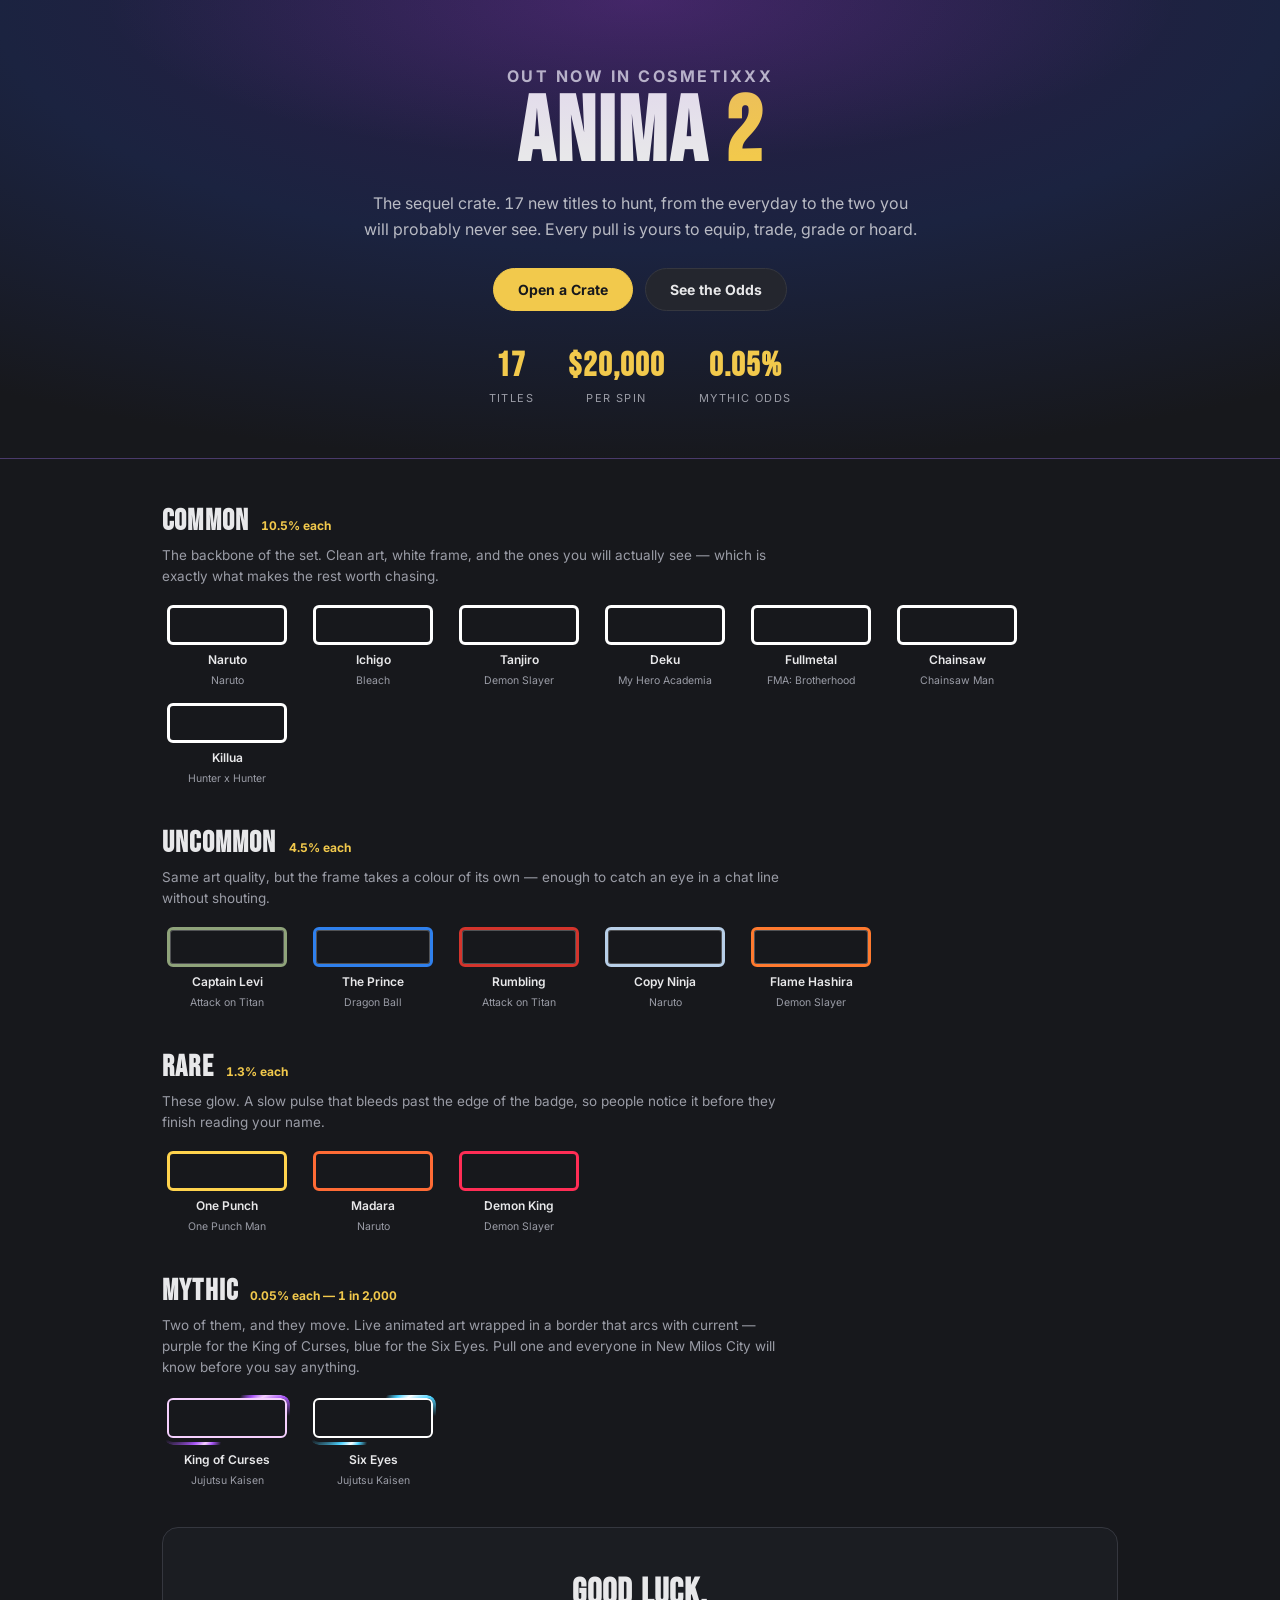
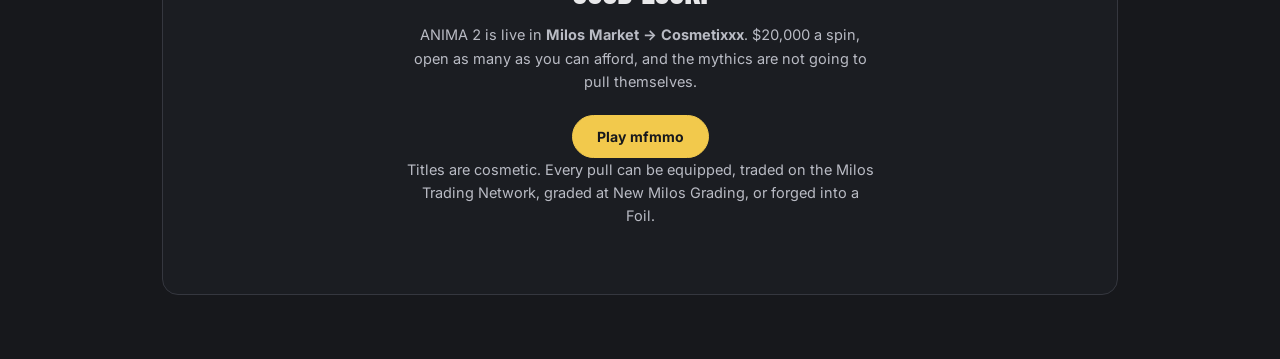
==== commit f829157b: "Correct ANIMA 2 landing page: crate lives in Cosmetixxx, not GOOD® Crates default to Cosmetixxx. GOO" ====
--- a/anima2/index.html
+++ b/anima2/index.html
@@ -197,7 +197,7 @@
 
 <div class="closer">
   <h2>Good luck.</h2>
-  <p>ANIMA 2 is live in <b>Milos Market &rarr; GOOD&reg;</b>. $20,000 a spin, open as many as you can
+  <p>ANIMA 2 is live in <b>Milos Market &rarr; Cosmetixxx</b>. $20,000 a spin, open as many as you can
     afford, and the mythics are not going to pull themselves.</p>
   <a class="btn btn-primary" href="https://mfmmo.com">Play mfmmo</a>
   <p class="fine">Titles are cosmetic. Every pull can be equipped, traded on the Milos Trading Network,
